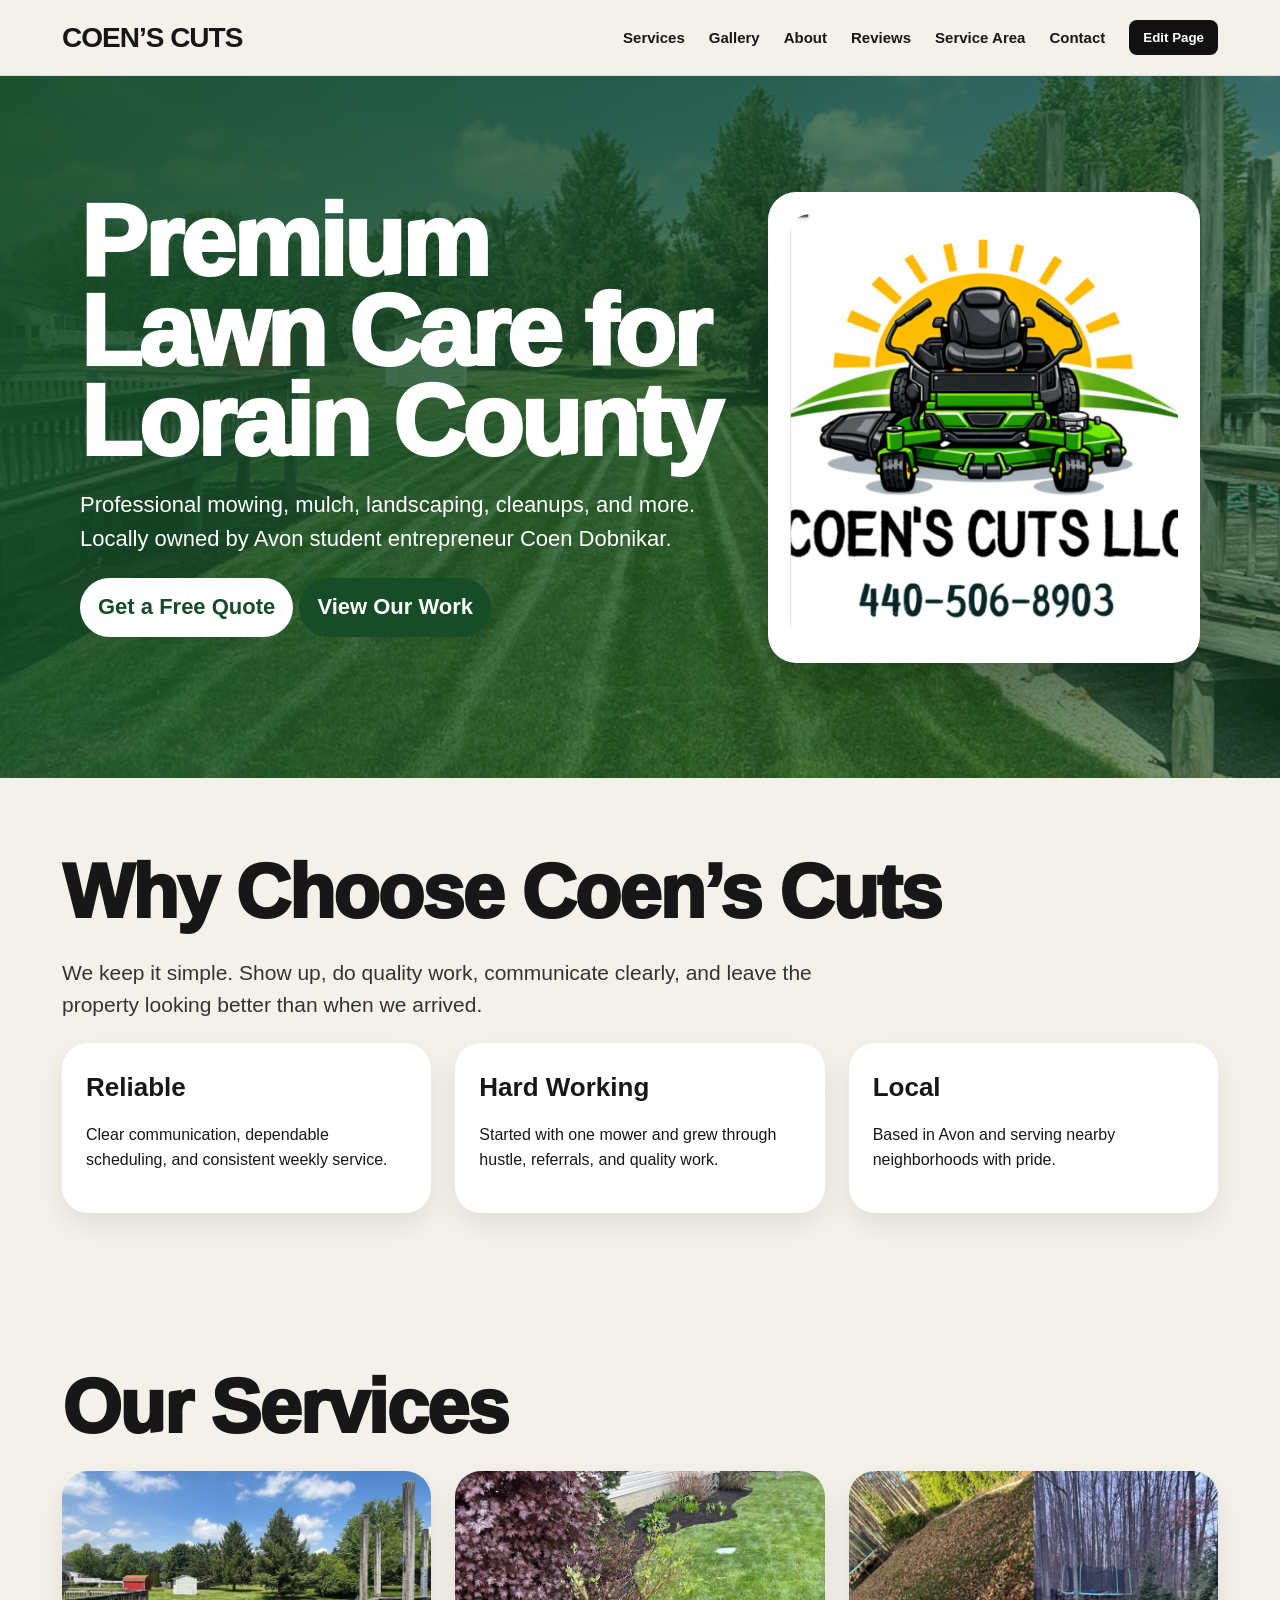
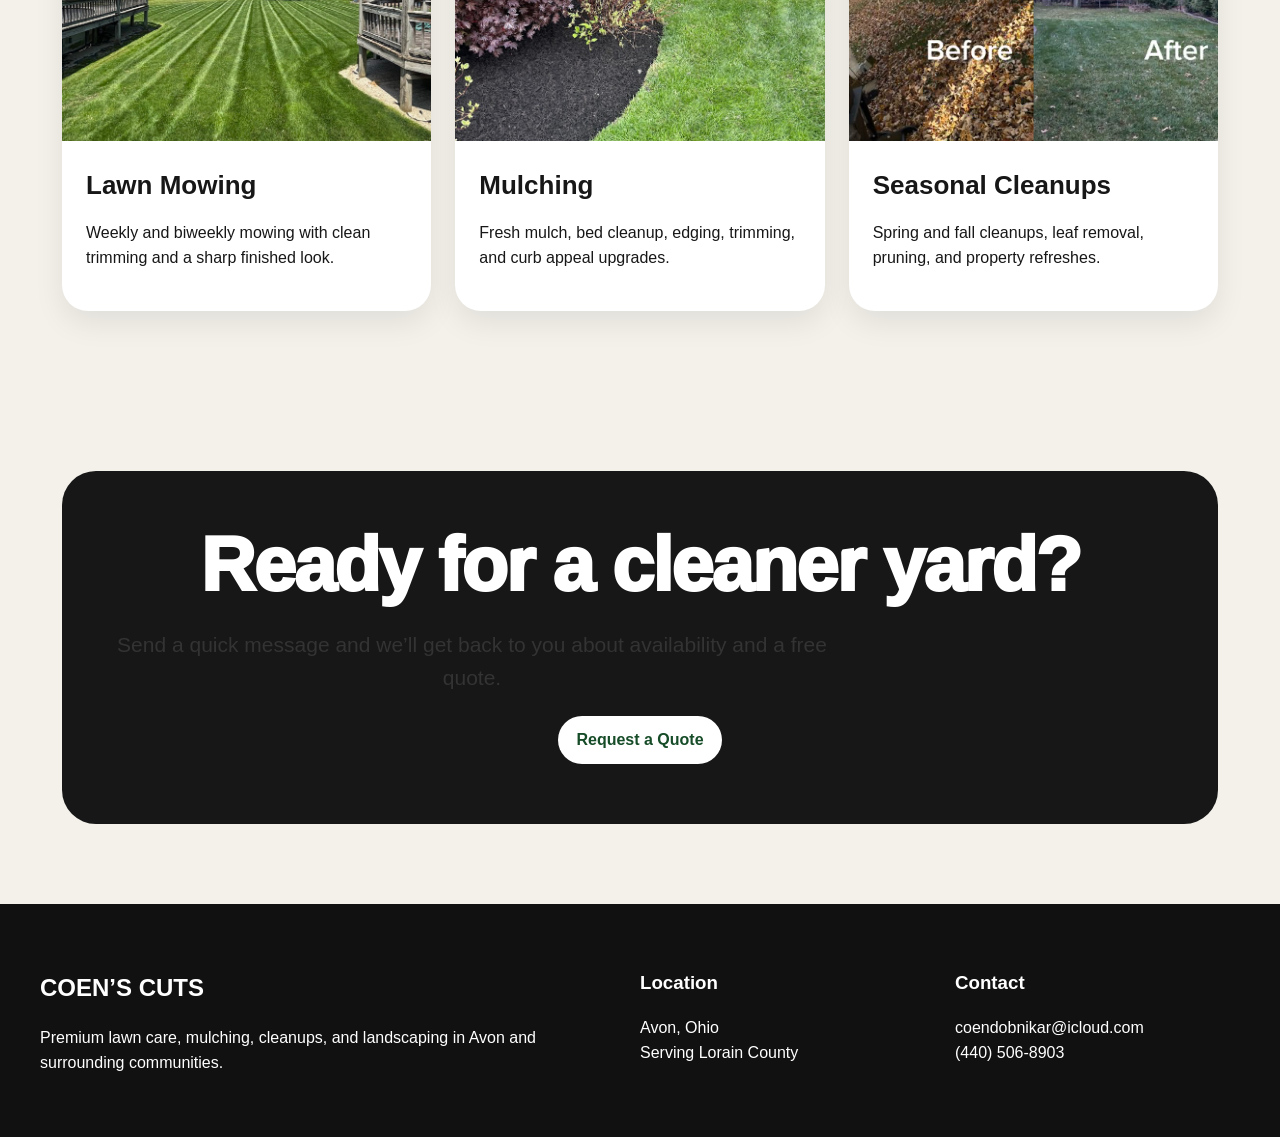
==== index.html @ 05e903d0 "Add files via upload" ====
<!doctype html><html lang="en"><head><meta charset="utf-8"><meta name="viewport" content="width=device-width,initial-scale=1"><title>Coen’s Cuts | Home</title><link rel="stylesheet" href="styles.css"></head><body data-page="home"><header class="header"><nav class="nav"><a class="brand" href="index.html">COEN’S CUTS</a><div class="links"><a href="services.html">Services</a><a href="gallery.html">Gallery</a><a href="about.html">About</a><a href="reviews.html">Reviews</a><a href="service-area.html">Service Area</a><a href="contact.html">Contact</a><button id="editButton" class="edit-btn">Edit Page</button></div></nav></header><main><section class="hero"><div class="hero-inner"><div><h1 data-edit>Premium Lawn Care for Lorain County</h1><p data-edit>Professional mowing, mulch, landscaping, cleanups, and more. Locally owned by Avon student entrepreneur Coen Dobnikar.</p><p><a class="btn light" href="contact.html">Get a Free Quote</a> <a class="btn" href="gallery.html">View Our Work</a></p><div class="note">Editing is on. Click any outlined text, make changes, then click Save Changes.</div></div><div class="hero-card"><img src="assets/coens-logo.jpg" alt="Coen's Cuts logo"></div></div></section><section class="section"><h2 class="section-title" data-edit>Why Choose Coen’s Cuts</h2><p class="lead" data-edit>We keep it simple. Show up, do quality work, communicate clearly, and leave the property looking better than when we arrived.</p><div class="grid-3"><div class="card"><div class="card-content"><h3 data-edit>Reliable</h3><p data-edit>Clear communication, dependable scheduling, and consistent weekly service.</p></div></div><div class="card"><div class="card-content"><h3 data-edit>Hard Working</h3><p data-edit>Started with one mower and grew through hustle, referrals, and quality work.</p></div></div><div class="card"><div class="card-content"><h3 data-edit>Local</h3><p data-edit>Based in Avon and serving nearby neighborhoods with pride.</p></div></div></div></section><section class="section"><h2 class="section-title" data-edit>Our Services</h2><div class="grid-3"><div class="card"><img src="assets/mowing.jpg"><div class="card-content"><h3 data-edit>Lawn Mowing</h3><p data-edit>Weekly and biweekly mowing with clean trimming and a sharp finished look.</p></div></div><div class="card"><img src="assets/mulching.jpg"><div class="card-content"><h3 data-edit>Mulching</h3><p data-edit>Fresh mulch, bed cleanup, edging, trimming, and curb appeal upgrades.</p></div></div><div class="card"><img src="assets/cleanup.jpg"><div class="card-content"><h3 data-edit>Seasonal Cleanups</h3><p data-edit>Spring and fall cleanups, leaf removal, pruning, and property refreshes.</p></div></div></div></section><section class="section"><div class="cta"><h2 class="section-title" data-edit>Ready for a cleaner yard?</h2><p class="lead" data-edit>Send a quick message and we’ll get back to you about availability and a free quote.</p><a class="btn light" href="contact.html">Request a Quote</a></div></section></main><footer class="footer"><div class="footer-inner"><div><h2 data-edit>COEN’S CUTS</h2><p data-edit>Premium lawn care, mulching, cleanups, and landscaping in Avon and surrounding communities.</p></div><div><h3>Location</h3><p data-edit>Avon, Ohio<br>Serving Lorain County</p></div><div><h3>Contact</h3><p data-edit>coendobnikar@icloud.com<br>(440) 506-8903</p></div></div></footer><script src="script.js"></script></body></html>
---- styles.css ----
:root{
  --green:#164c28; --lime:#39a935; --dark:#171717; --cream:#f3f1ea; --white:#fff; --muted:#6b6b6b;
}
*{box-sizing:border-box} body{margin:0;font-family:Arial,Helvetica,sans-serif;color:var(--dark);background:var(--cream);line-height:1.55} img{max-width:100%;display:block} a{text-decoration:none;color:inherit}
.header{position:sticky;top:0;z-index:10;background:rgba(243,241,234,.94);backdrop-filter:blur(10px);border-bottom:1px solid #ddd}
.nav{max-width:1200px;margin:auto;display:flex;align-items:center;justify-content:space-between;padding:16px 22px}.brand{font-weight:900;font-size:28px;letter-spacing:-1px}.links{display:flex;gap:24px;align-items:center}.links a{font-weight:700;font-size:15px}.btn{background:var(--green);color:white;padding:12px 18px;border-radius:999px;font-weight:800;display:inline-block}.btn.light{background:white;color:var(--green)}.edit-btn{border:0;background:#111;color:#fff;padding:10px 14px;border-radius:8px;font-weight:800;cursor:pointer}.hero{min-height:78vh;display:grid;place-items:center;padding:70px 22px;background:linear-gradient(120deg,rgba(22,76,40,.95),rgba(22,76,40,.55)),url('assets/mowing.jpg') center/cover}.hero-inner{max-width:1120px;width:100%;display:grid;grid-template-columns:1.2fr .8fr;gap:40px;align-items:center;color:white}.hero h1{font-size:clamp(48px,8vw,100px);line-height:.9;margin:0 0 22px;font-weight:1000;letter-spacing:-3px}.hero p{font-size:22px;max-width:640px}.hero-card{background:white;color:var(--dark);padding:22px;border-radius:28px;box-shadow:0 20px 60px rgba(0,0,0,.25)}.hero-card img{border-radius:20px}.section{max-width:1200px;margin:auto;padding:80px 22px}.section-title{font-size:clamp(42px,6vw,76px);line-height:.9;margin:0 0 30px;font-weight:1000;letter-spacing:-2px}.lead{font-size:21px;color:#333;max-width:760px}.grid-3{display:grid;grid-template-columns:repeat(3,1fr);gap:24px}.grid-2{display:grid;grid-template-columns:repeat(2,1fr);gap:34px;align-items:center}.card{background:white;border-radius:26px;overflow:hidden;box-shadow:0 12px 30px rgba(0,0,0,.08)}.card-content{padding:24px}.card h3{font-size:26px;margin:0 0 8px}.card img{height:270px;width:100%;object-fit:cover}.pill{display:inline-block;background:#e3eadf;color:var(--green);padding:7px 12px;border-radius:999px;font-weight:800;margin:5px 5px 5px 0}.band{background:var(--green);color:white}.band .lead{color:#edf7ef}.cta{background:var(--dark);color:white;text-align:center;border-radius:34px;padding:60px 30px}.gallery{display:grid;grid-template-columns:repeat(3,1fr);gap:16px}.gallery img{height:320px;width:100%;object-fit:cover;border-radius:22px}.review{background:white;border-radius:22px;padding:26px;box-shadow:0 12px 30px rgba(0,0,0,.08)}.stars{color:#159947;font-size:24px;letter-spacing:2px}.form{background:white;padding:30px;border-radius:26px}.form label{font-weight:800;display:block;margin:14px 0 7px}.form input,.form textarea,.form select{width:100%;padding:14px;border:1px solid #bbb;border-radius:14px;font-size:16px;background:#f7f6f1}.footer{background:#111;color:white;padding:45px 22px}.footer-inner{max-width:1200px;margin:auto;display:grid;grid-template-columns:2fr 1fr 1fr;gap:30px}.editable-on [data-edit]{outline:2px dashed var(--lime);outline-offset:4px;border-radius:6px}.note{background:#fff6d7;border:1px solid #e6d28c;padding:12px 16px;border-radius:12px;margin:16px 0;display:none}.editable-on .note{display:block}
@media(max-width:850px){.links{display:none}.hero-inner,.grid-2,.grid-3,.footer-inner{grid-template-columns:1fr}.gallery{grid-template-columns:1fr}.hero{min-height:auto}.card img,.gallery img{height:240px}}
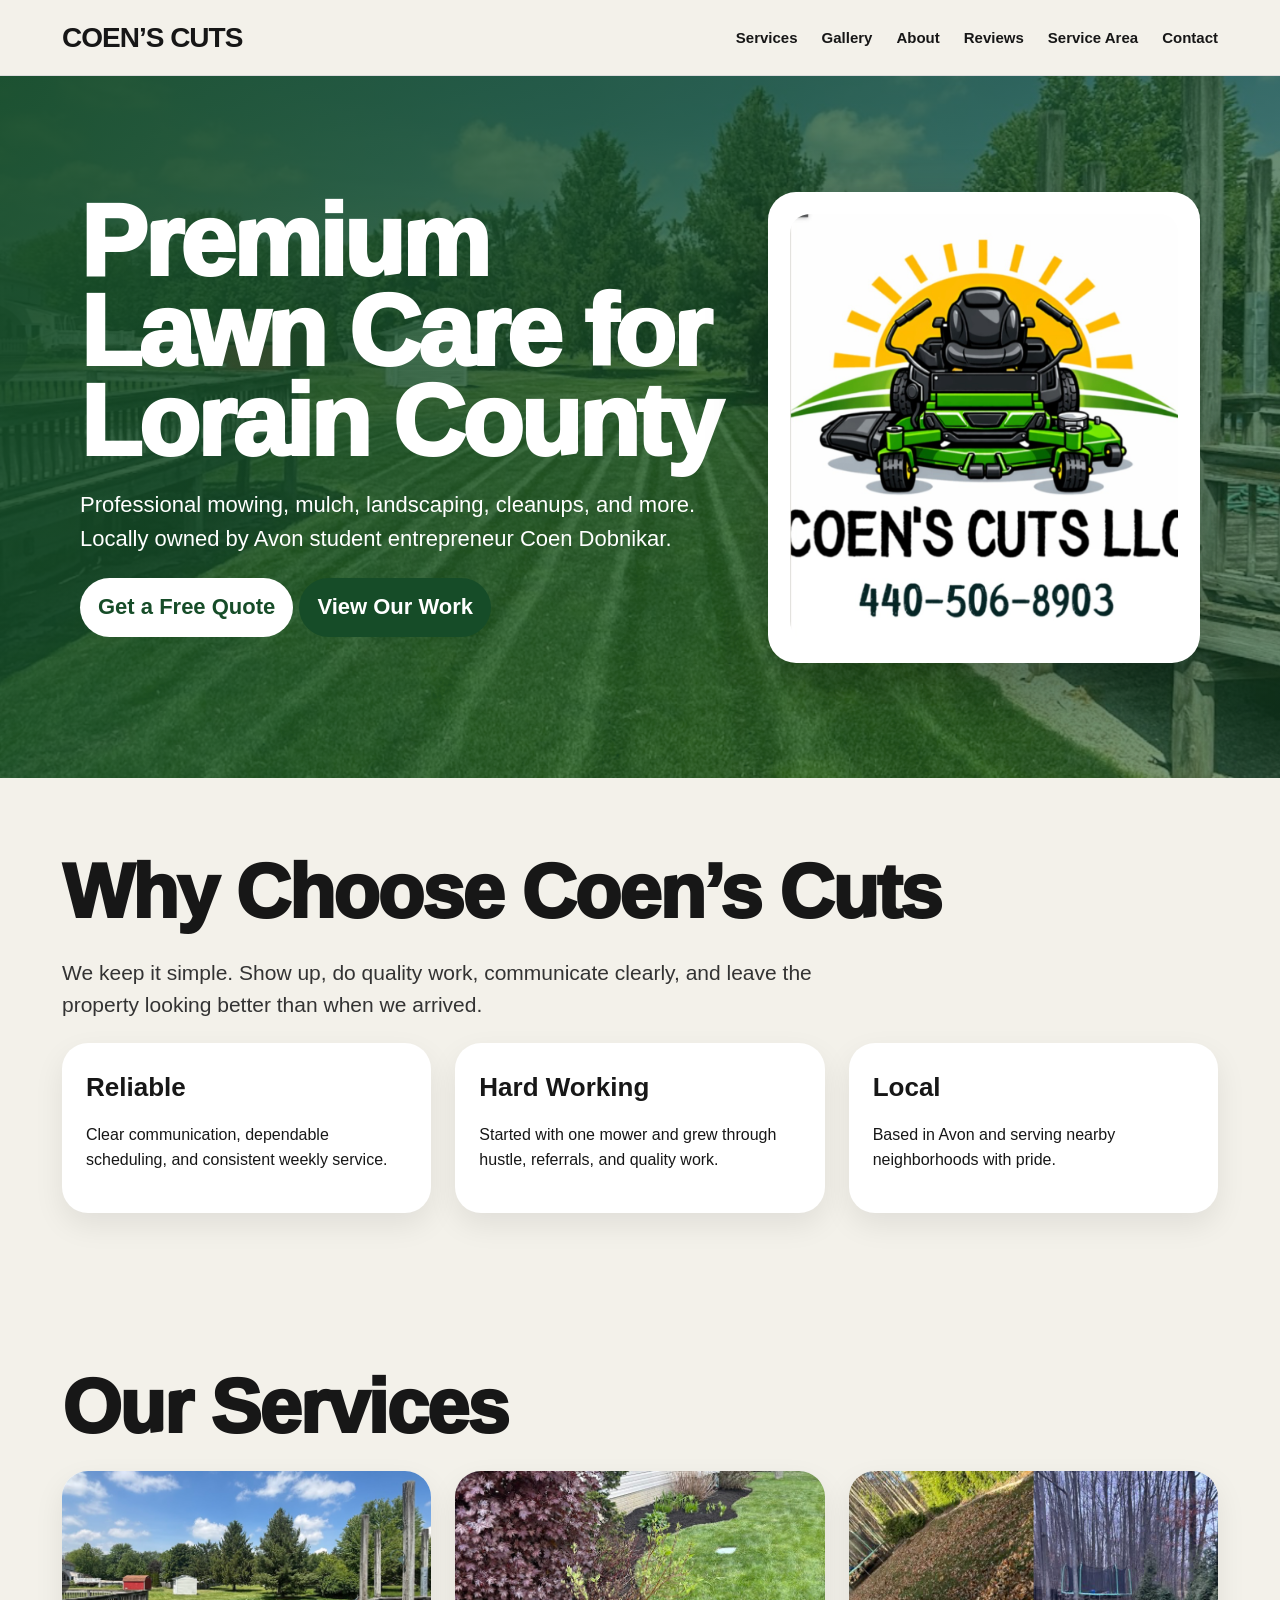
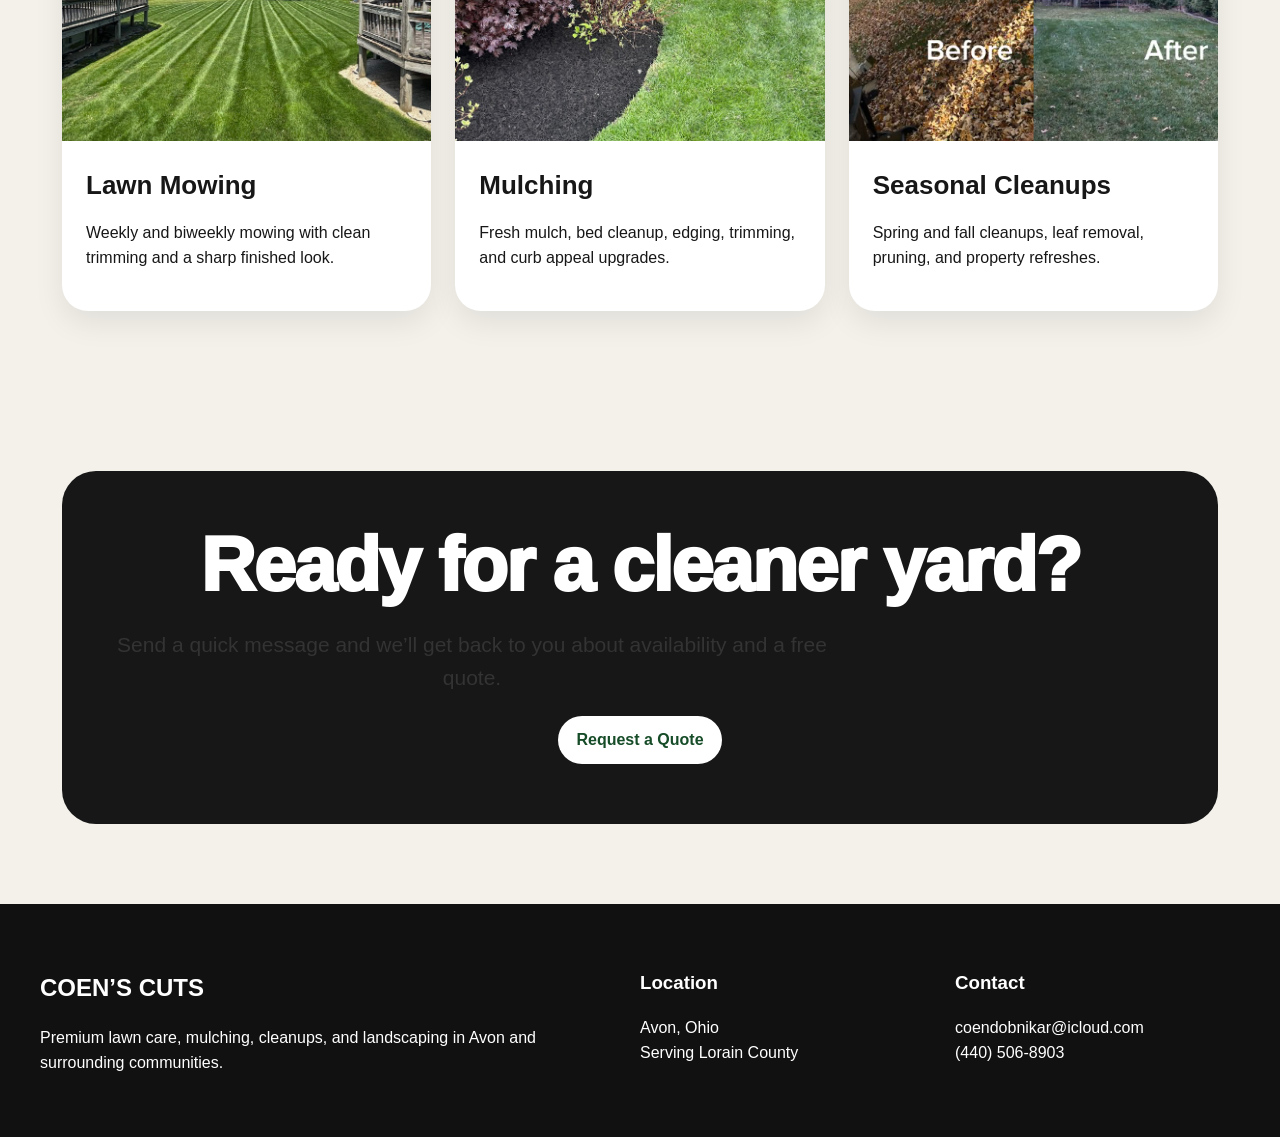
==== commit 486d3a68: "Add files via upload" ====
--- a/index.html
+++ b/index.html
@@ -1 +1 @@
-<!doctype html><html lang="en"><head><meta charset="utf-8"><meta name="viewport" content="width=device-width,initial-scale=1"><title>Coen’s Cuts | Home</title><link rel="stylesheet" href="styles.css"></head><body data-page="home"><header class="header"><nav class="nav"><a class="brand" href="index.html">COEN’S CUTS</a><div class="links"><a href="services.html">Services</a><a href="gallery.html">Gallery</a><a href="about.html">About</a><a href="reviews.html">Reviews</a><a href="service-area.html">Service Area</a><a href="contact.html">Contact</a><button id="editButton" class="edit-btn">Edit Page</button></div></nav></header><main><section class="hero"><div class="hero-inner"><div><h1 data-edit>Premium Lawn Care for Lorain County</h1><p data-edit>Professional mowing, mulch, landscaping, cleanups, and more. Locally owned by Avon student entrepreneur Coen Dobnikar.</p><p><a class="btn light" href="contact.html">Get a Free Quote</a> <a class="btn" href="gallery.html">View Our Work</a></p><div class="note">Editing is on. Click any outlined text, make changes, then click Save Changes.</div></div><div class="hero-card"><img src="assets/coens-logo.jpg" alt="Coen's Cuts logo"></div></div></section><section class="section"><h2 class="section-title" data-edit>Why Choose Coen’s Cuts</h2><p class="lead" data-edit>We keep it simple. Show up, do quality work, communicate clearly, and leave the property looking better than when we arrived.</p><div class="grid-3"><div class="card"><div class="card-content"><h3 data-edit>Reliable</h3><p data-edit>Clear communication, dependable scheduling, and consistent weekly service.</p></div></div><div class="card"><div class="card-content"><h3 data-edit>Hard Working</h3><p data-edit>Started with one mower and grew through hustle, referrals, and quality work.</p></div></div><div class="card"><div class="card-content"><h3 data-edit>Local</h3><p data-edit>Based in Avon and serving nearby neighborhoods with pride.</p></div></div></div></section><section class="section"><h2 class="section-title" data-edit>Our Services</h2><div class="grid-3"><div class="card"><img src="assets/mowing.jpg"><div class="card-content"><h3 data-edit>Lawn Mowing</h3><p data-edit>Weekly and biweekly mowing with clean trimming and a sharp finished look.</p></div></div><div class="card"><img src="assets/mulching.jpg"><div class="card-content"><h3 data-edit>Mulching</h3><p data-edit>Fresh mulch, bed cleanup, edging, trimming, and curb appeal upgrades.</p></div></div><div class="card"><img src="assets/cleanup.jpg"><div class="card-content"><h3 data-edit>Seasonal Cleanups</h3><p data-edit>Spring and fall cleanups, leaf removal, pruning, and property refreshes.</p></div></div></div></section><section class="section"><div class="cta"><h2 class="section-title" data-edit>Ready for a cleaner yard?</h2><p class="lead" data-edit>Send a quick message and we’ll get back to you about availability and a free quote.</p><a class="btn light" href="contact.html">Request a Quote</a></div></section></main><footer class="footer"><div class="footer-inner"><div><h2 data-edit>COEN’S CUTS</h2><p data-edit>Premium lawn care, mulching, cleanups, and landscaping in Avon and surrounding communities.</p></div><div><h3>Location</h3><p data-edit>Avon, Ohio<br>Serving Lorain County</p></div><div><h3>Contact</h3><p data-edit>coendobnikar@icloud.com<br>(440) 506-8903</p></div></div></footer><script src="script.js"></script></body></html>+<!doctype html><html lang="en"><head><meta charset="utf-8"><meta name="viewport" content="width=device-width,initial-scale=1"><title>Coen’s Cuts | Home</title><link rel="stylesheet" href="styles.css"></head><body data-page="home"><header class="header"><nav class="nav"><a class="brand" href="index.html">COEN’S CUTS</a><div class="links"><a href="services.html">Services</a><a href="gallery.html">Gallery</a><a href="about.html">About</a><a href="reviews.html">Reviews</a><a href="service-area.html">Service Area</a><a href="contact.html">Contact</a></div></nav></header><main><section class="hero"><div class="hero-inner"><div><h1 data-edit>Premium Lawn Care for Lorain County</h1><p data-edit>Professional mowing, mulch, landscaping, cleanups, and more. Locally owned by Avon student entrepreneur Coen Dobnikar.</p><p><a class="btn light" href="contact.html">Get a Free Quote</a> <a class="btn" href="gallery.html">View Our Work</a></p><div class="note">Editing is on. Click any outlined text, make changes, then click Save Changes.</div></div><div class="hero-card"><img src="assets/coens-logo.jpg" alt="Coen's Cuts logo"></div></div></section><section class="section"><h2 class="section-title" data-edit>Why Choose Coen’s Cuts</h2><p class="lead" data-edit>We keep it simple. Show up, do quality work, communicate clearly, and leave the property looking better than when we arrived.</p><div class="grid-3"><div class="card"><div class="card-content"><h3 data-edit>Reliable</h3><p data-edit>Clear communication, dependable scheduling, and consistent weekly service.</p></div></div><div class="card"><div class="card-content"><h3 data-edit>Hard Working</h3><p data-edit>Started with one mower and grew through hustle, referrals, and quality work.</p></div></div><div class="card"><div class="card-content"><h3 data-edit>Local</h3><p data-edit>Based in Avon and serving nearby neighborhoods with pride.</p></div></div></div></section><section class="section"><h2 class="section-title" data-edit>Our Services</h2><div class="grid-3"><div class="card"><img src="assets/mowing.jpg"><div class="card-content"><h3 data-edit>Lawn Mowing</h3><p data-edit>Weekly and biweekly mowing with clean trimming and a sharp finished look.</p></div></div><div class="card"><img src="assets/mulching.jpg"><div class="card-content"><h3 data-edit>Mulching</h3><p data-edit>Fresh mulch, bed cleanup, edging, trimming, and curb appeal upgrades.</p></div></div><div class="card"><img src="assets/cleanup.jpg"><div class="card-content"><h3 data-edit>Seasonal Cleanups</h3><p data-edit>Spring and fall cleanups, leaf removal, pruning, and property refreshes.</p></div></div></div></section><section class="section"><div class="cta"><h2 class="section-title" data-edit>Ready for a cleaner yard?</h2><p class="lead" data-edit>Send a quick message and we’ll get back to you about availability and a free quote.</p><a class="btn light" href="contact.html">Request a Quote</a></div></section></main><footer class="footer"><div class="footer-inner"><div><h2 data-edit>COEN’S CUTS</h2><p data-edit>Premium lawn care, mulching, cleanups, and landscaping in Avon and surrounding communities.</p></div><div><h3>Location</h3><p data-edit>Avon, Ohio<br>Serving Lorain County</p></div><div><h3>Contact</h3><p data-edit>coendobnikar@icloud.com<br>(440) 506-8903</p></div></div></footer><script src="script.js"></script></body></html>
